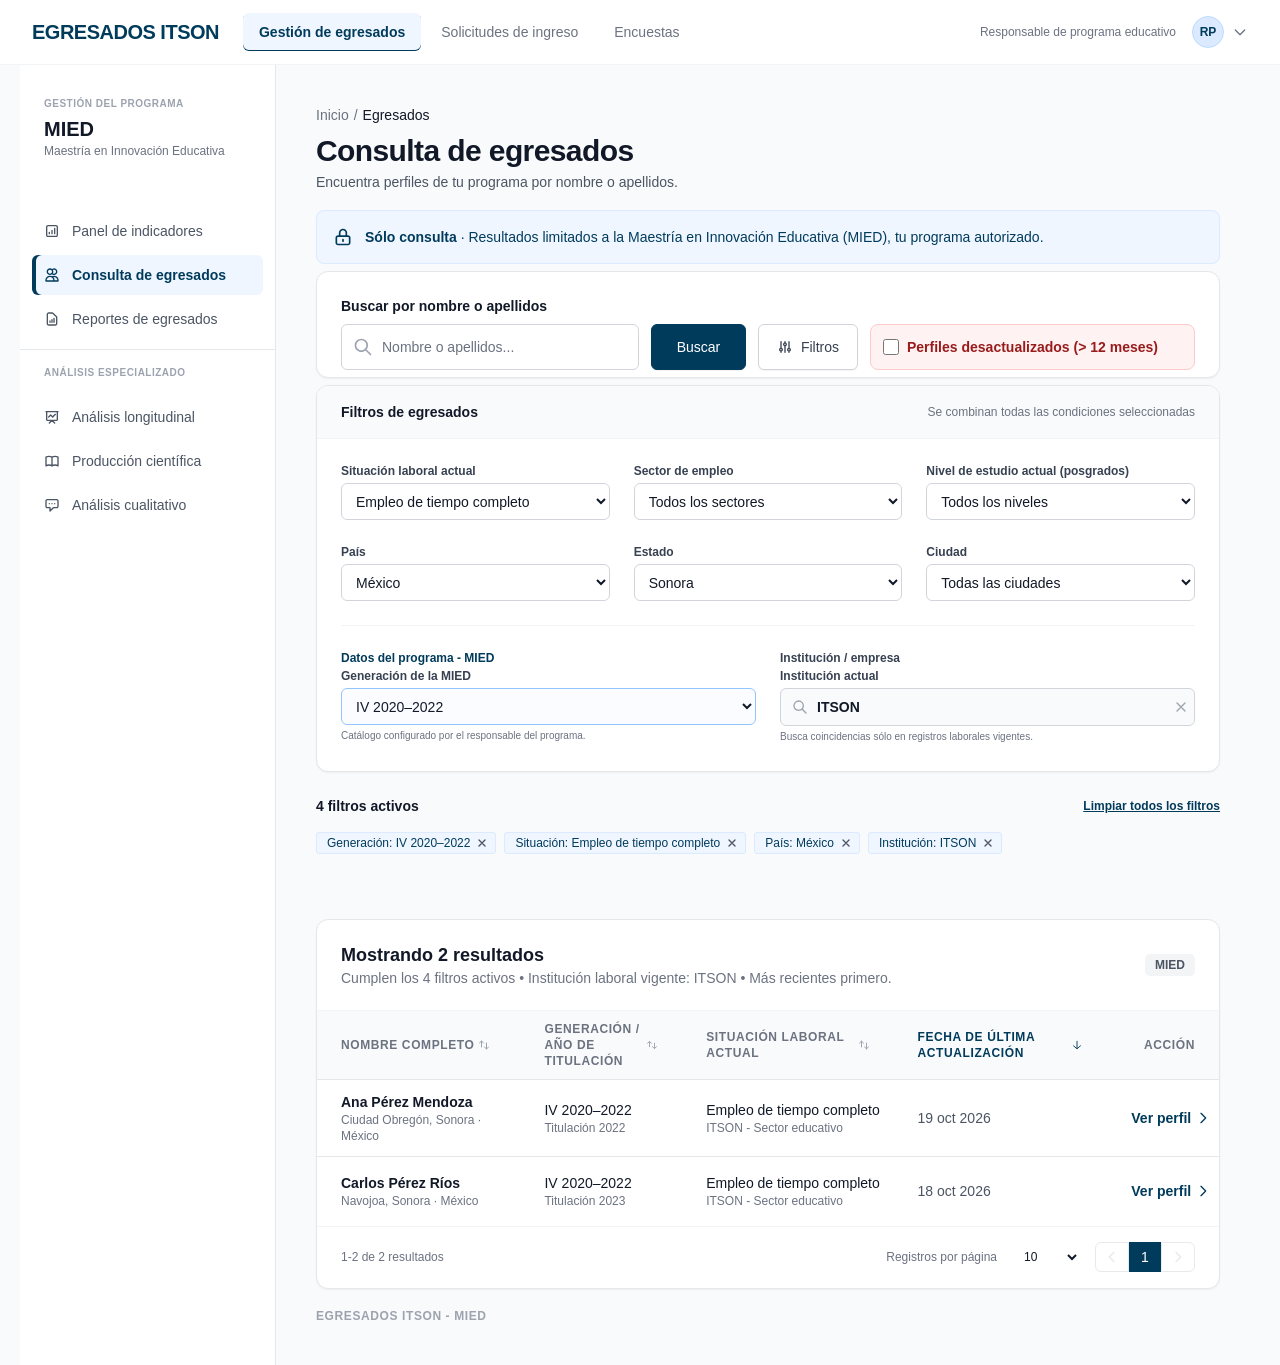
==== frontend/busqueda-egresados.html @ d8fd085b "3.2" ====
<!doctype html>
<html lang="es">
<head>
  <meta charset="utf-8">
  <meta name="viewport" content="width=device-width, initial-scale=1">
  <title>Consulta de egresados | Egresados ITSON</title>
  <link rel="stylesheet" href="busqueda-egresados.css">
</head>
<body>
  <div class="page-shell">
    <header class="topbar">
      <a class="brand" href="index.html">EGRESADOS ITSON</a>
      <nav class="top-navigation" aria-label="Navegación principal">
        <a class="top-navigation-active" href="#egresados" aria-current="page">Gestión de egresados</a>
        <a href="solicitudes-ingreso.html">Solicitudes de ingreso</a>
        <a href="#encuestas">Encuestas</a>
      </nav>
      <div class="coordinator">
        <span>Responsable de programa educativo</span>
        <button class="coordinator-menu" type="button" aria-label="Menú del responsable">
          <span class="coordinator-avatar">RP</span>
          <img src="assets/nav-chevron.svg" alt="" width="16" height="16">
        </button>
      </div>
    </header>

    <div class="workspace" id="egresados">
      <aside class="sidebar">
        <div class="program">
          <p class="program-eyebrow">GESTIÓN DEL PROGRAMA</p>
          <h2>MIED</h2>
          <p class="program-name">Maestría en Innovación Educativa</p>
        </div>

        <nav class="side-navigation" aria-label="Gestión del programa">
          <a class="side-link" href="#indicadores">
            <img src="assets/sidebar-indicators.svg" alt="" width="16" height="16">
            <span>Panel de indicadores</span>
          </a>
          <a class="side-link side-link-active" href="#egresados" aria-current="page">
            <img src="assets/sidebar-graduates.svg" alt="" width="16" height="16">
            <span>Consulta de egresados</span>
          </a>
          <a class="side-link" href="#reportes">
            <img src="assets/sidebar-reports.svg" alt="" width="16" height="16">
            <span>Reportes de egresados</span>
          </a>
        </nav>

        <div class="side-section-title">ANÁLISIS ESPECIALIZADO</div>
        <nav class="side-navigation specialized-navigation" aria-label="Análisis especializado">
          <a class="side-link" href="#analisis-longitudinal">
            <img src="assets/sidebar-longitudinal.svg" alt="" width="16" height="16">
            <span>Análisis longitudinal</span>
          </a>
          <a class="side-link" href="#produccion-cientifica">
            <img src="assets/sidebar-science.svg" alt="" width="16" height="16">
            <span>Producción científica</span>
          </a>
          <a class="side-link" href="#analisis-cualitativo">
            <img src="assets/sidebar-qualitative.svg" alt="" width="16" height="16">
            <span>Análisis cualitativo</span>
          </a>
        </nav>
      </aside>

      <main class="main-content">
        <div class="main-inner">
          <nav class="breadcrumb" aria-label="Ruta de navegación">
            <a href="#inicio">Inicio</a>
            <span aria-hidden="true">/</span>
            <span aria-current="page">Egresados</span>
          </nav>
          <h1 class="page-title">Consulta de egresados</h1>
          <p class="page-description">Encuentra perfiles de tu programa por nombre o apellidos.</p>

          <div class="scope-notice" role="note">
            <img src="assets/graduates-lock.svg" alt="" width="20" height="20">
            <p><strong>Sólo consulta</strong> · Resultados limitados a la Maestría en Innovación Educativa (MIED), tu programa autorizado.</p>
          </div>

          <section class="search-card" aria-label="Búsqueda de egresados">
            <form class="search-form" id="search-form">
              <label class="search-label" for="name-search">Buscar por nombre o apellidos</label>
              <div class="search-controls">
                <div class="search-input-wrap">
                  <img class="search-icon" src="assets/graduates-search.svg" alt="" width="20" height="20">
                  <input id="name-search" type="search" placeholder="Nombre o apellidos..." autocomplete="off">
                  <button class="clear-search" id="clear-search" type="button" aria-label="Limpiar búsqueda" hidden>
                    <img src="assets/graduates-clear.svg" alt="" width="16" height="16">
                  </button>
                </div>
                <button class="search-submit" type="submit">Buscar</button>
                <button class="filters-toggle" id="filters-toggle" type="button" aria-expanded="true" aria-controls="filters-panel">
                  <img src="assets/filter-button.svg" alt="" width="16" height="16">
                  <span>Filtros</span>
                </button>
                <label class="outdated-toggle">
                  <input id="outdated-only" type="checkbox">
                  <span>Perfiles desactualizados (&gt; 12 meses)</span>
                </label>
              </div>
            </form>
          </section>

          <section class="filters-card" id="filters-panel" aria-labelledby="filters-heading">
            <header class="filters-header">
              <h2 id="filters-heading">Filtros de egresados</h2>
              <p>Se combinan todas las condiciones seleccionadas</p>
            </header>
            <div class="filters-content">
              <div class="filter-grid">
                <label class="filter-field">
                  <span>Situación laboral actual</span>
                  <select id="employment-filter" data-filter="employment">
                    <option value="">Todas las situaciones</option>
                    <option value="Empleo de tiempo completo" selected>Empleo de tiempo completo</option>
                    <option value="Empleo de medio tiempo">Empleo de medio tiempo</option>
                    <option value="Emprendimiento">Emprendimiento</option>
                    <option value="Desempleado">Desempleado</option>
                    <option value="Estudiante">Estudiante</option>
                  </select>
                </label>
                <label class="filter-field">
                  <span>Sector de empleo</span>
                  <select id="sector-filter" data-filter="sector">
                    <option value="">Todos los sectores</option>
                    <option>Educativo</option>
                    <option>Gobierno</option>
                    <option>Privado</option>
                    <option>Salud</option>
                    <option>Independiente</option>
                  </select>
                </label>
                <label class="filter-field">
                  <span>Nivel de estudio actual (posgrados)</span>
                  <select id="education-filter" data-filter="education">
                    <option value="">Todos los niveles</option>
                    <option>Maestría</option>
                    <option>Doctorado</option>
                    <option>Posdoctorado</option>
                  </select>
                </label>
                <label class="filter-field">
                  <span>País</span>
                  <select id="country-filter" data-filter="country">
                    <option value="">Todos los países</option>
                    <option value="México" selected>México</option>
                    <option>Estados Unidos</option>
                    <option>Canadá</option>
                  </select>
                </label>
                <label class="filter-field">
                  <span>Estado</span>
                  <select id="state-filter" data-filter="state">
                    <option value="">Todos los estados</option>
                    <option value="Sonora" selected>Sonora</option>
                    <option>Chihuahua</option>
                    <option>Sinaloa</option>
                    <option>Jalisco</option>
                  </select>
                </label>
                <label class="filter-field">
                  <span>Ciudad</span>
                  <select id="city-filter" data-filter="city">
                    <option value="">Todas las ciudades</option>
                    <option>Ciudad Obregón</option>
                    <option>Navojoa</option>
                    <option>Hermosillo</option>
                  </select>
                </label>
              </div>

              <div class="program-filters">
                <div class="program-generation">
                  <span class="program-filter-title">Datos del programa - MIED</span>
                  <label class="filter-field" for="generation-filter">
                    <span>Generación de la MIED</span>
                    <select id="generation-filter" data-filter="generation">
                      <option value="">Todas las generaciones</option>
                      <option value="IV 2020–2022" selected>IV 2020–2022</option>
                      <option>III 2018–2020</option>
                      <option>V 2022–2024</option>
                    </select>
                  </label>
                  <small>Catálogo configurado por el responsable del programa.</small>
                </div>
                <div class="institution-filter">
                  <label class="program-filter-title" for="institution-filter">Institución / empresa</label>
                  <label class="filter-field" for="institution-filter">
                    <span>Institución actual</span>
                    <span class="institution-input-wrap">
                      <img src="assets/institution-search.svg" alt="" width="16" height="16">
                      <input id="institution-filter" type="search" data-filter="institution" value="ITSON" autocomplete="off">
                      <button id="clear-institution" type="button" aria-label="Limpiar institución">
                        <img src="assets/graduates-clear.svg" alt="" width="16" height="16">
                      </button>
                    </span>
                  </label>
                  <small>Busca coincidencias sólo en registros laborales vigentes.</small>
                </div>
              </div>
            </div>
          </section>

          <section class="active-filters" aria-label="Filtros aplicados">
            <div class="active-filters-heading">
              <h2><span id="active-filter-count">4</span> filtros activos</h2>
              <button id="clear-all-filters" type="button">Limpiar todos los filtros</button>
            </div>
            <div class="filter-chips" id="filter-chips" aria-live="polite"></div>
          </section>

          <section class="results-card" aria-labelledby="results-heading">
            <header class="results-summary">
              <div>
                <h2 id="results-heading">Mostrando 2 resultados</h2>
                <p id="results-description">Cumplen los 4 filtros activos • Institución laboral vigente: ITSON • Más recientes primero.</p>
              </div>
              <span class="program-badge">MIED</span>
            </header>
            <div class="table-scroll">
              <table class="graduates-table">
                <thead>
                  <tr>
                    <th scope="col" aria-sort="none"><button type="button" data-sort="name">Nombre completo <img src="assets/sort-name.svg" alt="" width="12" height="12"></button></th>
                    <th scope="col" aria-sort="none"><button type="button" data-sort="generation">Generación / Año de titulación <img src="assets/sort-generation.svg" alt="" width="12" height="12"></button></th>
                    <th scope="col" aria-sort="none"><button type="button" data-sort="employment">Situación laboral actual <img src="assets/sort-status.svg" alt="" width="12" height="12"></button></th>
                    <th scope="col" aria-sort="descending"><button class="sorted-desc" type="button" data-sort="updated">Fecha de última actualización <img src="assets/sort-updated.svg" alt="" width="12" height="12"></button></th>
                    <th scope="col" class="action-heading">Acción</th>
                  </tr>
                </thead>
                <tbody id="results-body"></tbody>
              </table>
            </div>
            <footer class="results-footer">
              <p id="results-range">1-2 de 2 resultados</p>
              <div class="pagination">
                <label for="page-size">Registros por página</label>
                <select id="page-size" aria-label="Registros por página">
                  <option value="10" selected>10</option>
                  <option value="20">20</option>
                  <option value="50">50</option>
                </select>
                <nav class="pagination-controls" aria-label="Paginación">
                  <button id="previous-page" type="button" aria-label="Página anterior" disabled>
                    <img src="assets/page-previous.svg" alt="" width="16" height="16">
                  </button>
                  <span class="current-page" id="current-page">1</span>
                  <button id="next-page" type="button" aria-label="Página siguiente" disabled>
                    <img src="assets/page-next.svg" alt="" width="16" height="16">
                  </button>
                </nav>
              </div>
            </footer>
          </section>

          <footer class="page-footer">EGRESADOS ITSON - MIED</footer>
        </div>
      </main>
    </div>
  </div>
  <script src="busqueda-egresados.js"></script>
</body>
</html>
---- frontend/busqueda-egresados.css ----
:root {
  font-family: Inter, "Segoe UI", Arial, sans-serif;
  color: #111827;
  background: #f9fafb;
  font-synthesis: none;
  text-rendering: optimizeLegibility;
  --navy: #003b5c;
  --text: #111827;
  --secondary: #6b7280;
  --muted: #9ca3af;
  --border: #e5e7eb;
  --line: #f3f4f6;
  --page: #f9fafb;
  --white: #fff;
}

* { box-sizing: border-box; }

body {
  min-width: 320px;
  min-height: 100vh;
  margin: 0;
  background: var(--page);
  font-size: 14px;
}

button, input, select { font: inherit; }
button, select { cursor: pointer; }
[hidden] { display: none !important; }

.page-shell { min-height: 100vh; }

.topbar {
  height: 65px;
  padding: 0 max(32px, calc((100% - 1336px) / 2));
  display: flex;
  align-items: center;
  gap: 24px;
  background: var(--white);
  border-bottom: 1px solid var(--line);
}

.brand {
  flex: 0 0 auto;
  color: var(--navy);
  font-size: 20px;
  font-weight: 700;
  letter-spacing: -.025em;
  text-decoration: none;
}

.top-navigation {
  height: 100%;
  display: flex;
  align-items: center;
  gap: 4px;
}

.top-navigation a {
  min-height: 38px;
  padding: 0 16px;
  display: inline-flex;
  align-items: center;
  color: var(--secondary);
  font-size: 14px;
  text-decoration: none;
  white-space: nowrap;
}

.top-navigation .top-navigation-active {
  color: var(--navy);
  background: #eff6ff;
  border-radius: 6px;
  box-shadow: inset 0 -1px 0 var(--navy);
  font-weight: 700;
}

.coordinator {
  margin-left: auto;
  display: flex;
  align-items: center;
  gap: 16px;
  color: var(--secondary);
  font-size: 12px;
  white-space: nowrap;
}

.coordinator-menu {
  padding: 0;
  display: flex;
  align-items: center;
  gap: 8px;
  color: inherit;
  background: transparent;
  border: 0;
}

.coordinator-avatar {
  width: 32px;
  height: 32px;
  display: grid;
  place-items: center;
  color: var(--navy);
  background: #dbeafe;
  border: 1px solid #bfdbfe;
  border-radius: 50%;
  font-size: 12px;
  font-weight: 700;
}

.workspace {
  width: min(100% - 40px, 1400px);
  min-height: calc(100vh - 65px);
  margin: 0 auto;
  display: grid;
  grid-template-columns: 256px minmax(0, 1fr);
  background: var(--page);
}

.sidebar {
  min-height: calc(100vh - 65px);
  overflow: hidden;
  background: var(--white);
  border-right: 1px solid var(--border);
}

.program {
  min-height: 146px;
  padding: 31px 24px 0;
}

.program-eyebrow,
.program-name { margin: 0; }

.program-eyebrow {
  color: var(--muted);
  font-size: 10px;
  font-weight: 700;
  letter-spacing: .05em;
  line-height: 15px;
  text-transform: uppercase;
}

.program h2 {
  margin: 4px 0 0;
  font-size: 20px;
  font-weight: 700;
  line-height: 28px;
}

.program-name {
  margin-top: 1px;
  color: var(--secondary);
  font-size: 12px;
  line-height: 15px;
  white-space: nowrap;
}

.side-navigation {
  padding: 0 12px 10px;
  display: grid;
  gap: 4px;
}

.side-link {
  min-height: 40px;
  padding: 0 12px;
  display: flex;
  align-items: center;
  gap: 12px;
  color: #4b5563;
  border-radius: 6px;
  font-size: 14px;
  text-decoration: none;
}

.side-link img { flex: 0 0 16px; }
.side-link:hover { background: #f9fafb; }

.side-link-active {
  color: var(--navy);
  background: #eff6ff;
  box-shadow: inset 4px 0 var(--navy);
  font-weight: 700;
}

.side-section-title {
  min-height: 48px;
  padding: 15px 24px 0;
  color: var(--muted);
  border-top: 1px solid var(--border);
  font-size: 10px;
  font-weight: 700;
  letter-spacing: .05em;
  line-height: 15px;
  text-transform: uppercase;
}

.specialized-navigation { padding-top: 0; }

.main-content { min-width: 0; }

.main-inner {
  position: relative;
  min-height: 1300px;
  margin: 0 40px;
}

.breadcrumb {
  position: absolute;
  top: 40px;
  left: 0;
  display: flex;
  align-items: center;
  gap: 5px;
  color: var(--secondary);
  font-size: 14px;
  line-height: 20px;
}

.breadcrumb a {
  color: inherit;
  text-decoration: none;
}

.breadcrumb [aria-current="page"] { color: var(--text); }

.page-title {
  position: absolute;
  top: 68px;
  left: 0;
  margin: 0;
  font-size: 30px;
  font-weight: 700;
  letter-spacing: -.02em;
  line-height: 36px;
}

.page-description {
  position: absolute;
  top: 107px;
  left: 0;
  margin: 0;
  color: #4b5563;
  font-size: 14px;
  line-height: 20px;
}

.scope-notice {
  position: absolute;
  top: 145px;
  left: 0;
  width: 100%;
  min-height: 54px;
  padding: 0 16px;
  display: flex;
  align-items: center;
  gap: 12px;
  color: var(--navy);
  background: #eff6ff;
  border: 1px solid #dbeafe;
  border-radius: 8px;
}

.scope-notice img { flex: 0 0 20px; }

.scope-notice p {
  margin: 0;
  font-size: 14px;
  line-height: 20px;
}

.scope-notice strong { font-weight: 700; }

.search-card {
  position: absolute;
  top: 206px;
  left: 0;
  width: 100%;
  height: 107px;
  padding: 24px;
  background: var(--white);
  border: 1px solid var(--border);
  border-radius: 12px;
  box-shadow: 0 1px 2px rgb(17 24 39 / 5%);
}

.search-form { width: 100%; }

.search-label {
  margin: 0 0 8px;
  display: block;
  color: var(--text);
  font-size: 14px;
  font-weight: 700;
  line-height: 20px;
}

.search-controls {
  display: grid;
  grid-template-columns: minmax(180px, 1fr) 95px 100px 325px;
  align-items: center;
  gap: 12px;
}

.search-input-wrap {
  position: relative;
  min-width: 0;
  height: 46px;
}

.search-input-wrap input,
.institution-input-wrap input {
  width: 100%;
  height: 100%;
  color: var(--text);
  background: var(--white);
  border: 1px solid #d1d5db;
  border-radius: 6px;
  font-size: 14px;
  outline: none;
}

.search-input-wrap input { padding: 0 42px 0 40px; }
.search-input-wrap input::placeholder { color: var(--secondary); opacity: 1; }
.search-input-wrap input:focus,
.institution-input-wrap input:focus,
.filter-field select:focus,
.pagination select:focus {
  border-color: #93c5fd;
  box-shadow: 0 0 0 2px rgb(147 197 253 / 25%);
}

.search-icon {
  position: absolute;
  z-index: 1;
  top: 13px;
  left: 12px;
  pointer-events: none;
}

.clear-search {
  position: absolute;
  top: 9px;
  right: 9px;
  width: 28px;
  height: 28px;
  padding: 6px;
  display: grid;
  place-items: center;
  background: #f9fafb;
  border: 0;
  border-radius: 6px;
}

.search-submit,
.filters-toggle {
  height: 46px;
  display: inline-flex;
  align-items: center;
  justify-content: center;
  gap: 8px;
  border-radius: 6px;
  font-size: 14px;
}

.search-submit {
  color: var(--white);
  background: var(--navy);
  border: 1px solid var(--navy);
  box-shadow: 0 1px 1px rgb(0 0 0 / 5%);
  font-weight: 500;
}

.search-submit:hover { background: #002f49; }

.filters-toggle {
  color: #374151;
  background: var(--white);
  border: 1px solid #d1d5db;
  box-shadow: 0 1px 1px rgb(0 0 0 / 5%);
}

.filters-toggle:hover { background: #f9fafb; }
.filters-toggle img { flex: 0 0 16px; }

.outdated-toggle {
  min-width: 0;
  height: 46px;
  padding: 0 12px;
  display: flex;
  align-items: center;
  gap: 8px;
  color: #991b1b;
  background: #fef2f2;
  border: 1px solid #fecaca;
  border-radius: 8px;
  font-size: 14px;
  font-weight: 700;
  white-space: nowrap;
}

.outdated-toggle input {
  width: 16px;
  height: 16px;
  flex: 0 0 16px;
  margin: 0;
  accent-color: var(--navy);
}

.filters-card {
  position: absolute;
  top: 320px;
  left: 0;
  width: 100%;
  height: 387px;
  overflow: hidden;
  background: var(--white);
  border: 1px solid var(--border);
  border-radius: 12px;
  box-shadow: 0 1px 2px rgb(17 24 39 / 5%);
}

.filters-header {
  height: 53px;
  padding: 0 24px;
  display: flex;
  align-items: center;
  justify-content: space-between;
  background: #f9fafb;
  border-bottom: 1px solid var(--line);
}

.filters-header h2 {
  margin: 0;
  font-size: 14px;
  font-weight: 700;
  line-height: 20px;
}

.filters-header p {
  margin: 0;
  color: var(--secondary);
  font-size: 12px;
  line-height: 16px;
}

.filters-content { padding: 24px; }

.filter-grid {
  display: grid;
  grid-template-columns: repeat(3, minmax(0, 1fr));
  gap: 24px;
}

.filter-field {
  min-width: 0;
  display: flex;
  flex-direction: column;
  gap: 4px;
  color: #374151;
  font-size: 12px;
  font-weight: 700;
  line-height: 16px;
}

.filter-field select {
  width: 100%;
  height: 37px;
  padding: 0 10px;
  color: var(--text);
  background-color: var(--white);
  border: 1px solid #d1d5db;
  border-radius: 6px;
  font-size: 14px;
  font-weight: 400;
}

.program-filters {
  min-height: 122px;
  margin-top: 24px;
  padding-top: 24px;
  display: grid;
  grid-template-columns: minmax(0, 1fr) minmax(0, 1fr);
  gap: 24px;
  border-top: 1px solid var(--line);
}

.program-generation,
.institution-filter {
  min-width: 0;
  display: flex;
  flex-direction: column;
}

.program-filter-title {
  margin-bottom: 2px;
  color: var(--navy);
  font-size: 12px;
  font-weight: 700;
  line-height: 16px;
}

.institution-filter .program-filter-title { color: #374151; }

.program-generation .filter-field,
.institution-filter .filter-field { gap: 4px; }

.program-generation select {
  background-color: rgb(239 246 255 / 30%);
  border-color: #93c5fd;
}

.program-generation small,
.institution-filter small {
  margin-top: 3px;
  color: var(--secondary);
  font-size: 10px;
  line-height: 15px;
}

.institution-input-wrap {
  position: relative;
  height: 38px;
}

.institution-input-wrap input {
  padding: 0 36px;
  background: #f9fafb;
}

.institution-input-wrap > img {
  position: absolute;
  top: 11px;
  left: 12px;
  pointer-events: none;
}

.institution-input-wrap button {
  position: absolute;
  top: 0;
  right: 0;
  width: 28px;
  height: 38px;
  padding: 6px;
  display: grid;
  place-items: center;
  background: transparent;
  border: 0;
}

.active-filters {
  position: absolute;
  top: 731px;
  left: 0;
  width: 100%;
}

.active-filters-heading {
  min-height: 20px;
  display: flex;
  align-items: center;
  justify-content: space-between;
}

.active-filters-heading h2 {
  margin: 0;
  color: var(--text);
  font-size: 14px;
  font-weight: 700;
  line-height: 20px;
}

.active-filters-heading button {
  padding: 0;
  color: var(--navy);
  background: transparent;
  border: 0;
  font-size: 12px;
  font-weight: 700;
  text-decoration: underline;
}

.filter-chips {
  min-height: 55px;
  padding-top: 16px;
  display: flex;
  align-items: flex-start;
  flex-wrap: wrap;
  gap: 8px;
}

.filter-chip {
  min-height: 22px;
  padding: 3px 6px 3px 10px;
  display: inline-flex;
  align-items: center;
  gap: 5px;
  color: var(--navy);
  background: #eff6ff;
  border: 1px solid #dbeafe;
  border-radius: 3px;
  font-size: 12px;
  line-height: 14px;
  white-space: nowrap;
}

.filter-chip button {
  width: 14px;
  height: 14px;
  padding: 1px;
  display: grid;
  place-items: center;
  background: transparent;
  border: 0;
}

.filter-chip img { display: block; }

.results-card {
  position: absolute;
  top: 854px;
  left: 0;
  width: 100%;
  min-height: 350px;
  overflow: hidden;
  background: var(--white);
  border: 1px solid var(--border);
  border-radius: 12px;
  box-shadow: 0 1px 2px rgb(17 24 39 / 5%);
}

.results-summary {
  min-height: 91px;
  padding: 19px 24px;
  display: flex;
  align-items: center;
  justify-content: space-between;
  border-bottom: 1px solid var(--line);
}

.results-summary h2 {
  margin: 0;
  font-size: 18px;
  font-weight: 700;
  line-height: 26px;
}

.results-summary p {
  margin: 0;
  color: var(--secondary);
  font-size: 14px;
  line-height: 20px;
}

.program-badge {
  padding: 4px 10px;
  color: #4b5563;
  background: #f3f4f6;
  border-radius: 5px;
  font-size: 12px;
  font-weight: 700;
}

.table-scroll { overflow-x: auto; }

.graduates-table {
  width: 100%;
  border-collapse: collapse;
  table-layout: fixed;
  text-align: left;
}

.graduates-table th {
  height: 56px;
  padding: 10px 24px;
  color: var(--secondary);
  background: #f9fafb;
  border-bottom: 1px solid var(--border);
  font-size: 12px;
  font-weight: 700;
  letter-spacing: .05em;
  line-height: 16px;
  text-transform: uppercase;
}

.graduates-table th:nth-child(1) { width: 22.56%; }
.graduates-table th:nth-child(2) { width: 17.93%; }
.graduates-table th:nth-child(3) { width: 23.43%; }
.graduates-table th:nth-child(4) { width: 23.7%; }
.graduates-table th:nth-child(5) { width: 12.38%; }

.graduates-table th button {
  padding: 0;
  display: inline-flex;
  align-items: center;
  gap: 4px;
  color: inherit;
  background: transparent;
  border: 0;
  font-size: inherit;
  font-weight: inherit;
  letter-spacing: inherit;
  line-height: inherit;
  text-align: left;
  text-transform: inherit;
}

.graduates-table th button.sorted-desc { color: var(--navy); }
.graduates-table th button img { flex: 0 0 auto; }
.graduates-table .action-heading { text-align: right; }

.graduates-table td {
  height: 69px;
  padding: 12px 24px;
  border-bottom: 1px solid var(--border);
  font-size: 14px;
  line-height: 20px;
  vertical-align: middle;
}

.graduates-table tbody tr:last-child td { border-bottom: 0; }
.graduate-name { display: block; font-weight: 700; }
.graduate-location,
.graduate-subtext {
  display: block;
  color: var(--secondary);
  font-size: 12px;
  line-height: 16px;
}

.graduate-employment { display: block; white-space: nowrap; }
.graduate-updated { color: #4b5563; white-space: nowrap; }

.profile-link {
  display: inline-flex;
  align-items: center;
  gap: 4px;
  color: var(--navy);
  font-weight: 700;
  text-decoration: none;
  white-space: nowrap;
}

.profile-link:hover { text-decoration: underline; }

.empty-results {
  height: 69px;
  color: var(--secondary);
  text-align: center;
}

.results-footer {
  min-height: 62px;
  padding: 0 24px;
  display: flex;
  align-items: center;
  justify-content: space-between;
  gap: 16px;
  border-top: 1px solid var(--line);
}

.results-footer > p,
.pagination label {
  margin: 0;
  color: var(--secondary);
  font-size: 12px;
  line-height: 20px;
}

.pagination {
  display: flex;
  align-items: center;
  gap: 14px;
}

.pagination select {
  width: 70px;
  height: 27px;
  padding: 0 8px;
  color: var(--text);
  background-color: var(--white);
  border: 1px solid transparent;
  border-radius: 4px;
  font-size: 12px;
}

.pagination-controls {
  display: flex;
  align-items: center;
}

.pagination-controls button,
.current-page {
  width: 34px;
  height: 30px;
  display: grid;
  place-items: center;
  border: 1px solid #d1d5db;
  background: var(--white);
}

.pagination-controls button:first-child { border-radius: 6px 0 0 6px; }
.pagination-controls button:last-child { border-radius: 0 6px 6px 0; }
.pagination-controls button:disabled { cursor: default; opacity: .5; }

.current-page {
  width: 32px;
  color: var(--white);
  background: var(--navy);
  border-color: var(--navy);
  font-size: 14px;
}

.page-footer {
  position: absolute;
  top: 1243px;
  left: 0;
  color: var(--muted);
  font-size: 12px;
  font-weight: 700;
  letter-spacing: .05em;
  line-height: 16px;
}

button:focus-visible,
a:focus-visible,
input:focus-visible,
select:focus-visible {
  outline: 2px solid #60a5fa;
  outline-offset: 2px;
}

@media (max-width: 1200px) {
  .topbar { padding-right: 24px; padding-left: 24px; gap: 16px; }
  .brand { font-size: 16px; }
  .top-navigation a { padding: 0 10px; font-size: 12px; }
  .workspace { grid-template-columns: 220px minmax(0, 1fr); }
  .main-inner {
    min-height: 0;
    margin: 0 24px;
    padding: 28px 0 24px;
    display: flex;
    flex-direction: column;
    gap: 16px;
  }
  .breadcrumb,
  .page-title,
  .page-description,
  .scope-notice,
  .search-card,
  .filters-card,
  .active-filters,
  .results-card,
  .page-footer {
    position: static;
    width: auto;
  }
  .page-title { margin: 0; }
  .page-description { margin-top: -12px; }
  .scope-notice { min-height: 54px; }
  .search-card { height: auto; min-height: 107px; }
  .search-controls { grid-template-columns: minmax(160px, 1fr) 95px 100px; }
  .outdated-toggle { grid-column: 1 / -1; width: fit-content; }
  .filters-card { height: auto; min-height: 387px; }
  .active-filters { display: flex; flex-direction: column; gap: 4px; }
  .results-card { min-height: 0; }
  .page-footer { margin-top: 4px; }
}

@media (max-width: 800px) {
  .topbar {
    height: auto;
    min-height: 65px;
    padding: 12px 16px;
    flex-wrap: wrap;
    gap: 8px 16px;
  }

  .brand { font-size: 14px; }
  .top-navigation { order: 3; width: 100%; height: 34px; }
  .top-navigation a { padding: 0 8px; font-size: 11px; }
  .coordinator { gap: 8px; font-size: 10px; }
  .coordinator > span { max-width: 110px; white-space: normal; text-align: right; }
  .workspace {
    width: 100%;
    min-height: calc(100vh - 100px);
    grid-template-columns: 1fr;
  }
  .sidebar { min-height: auto; border-right: 0; border-bottom: 1px solid var(--border); }
  .program { min-height: 100px; padding: 12px 16px; }
  .side-navigation { padding-bottom: 8px; grid-template-columns: repeat(2, minmax(0, 1fr)); }
  .side-link { min-height: 36px; gap: 8px; font-size: 12px; }
  .side-section-title { min-height: 34px; padding: 9px 16px 0; }
  .specialized-navigation { grid-template-columns: repeat(2, minmax(0, 1fr)); }
  .main-inner { margin: 0 16px; }
  .page-title { font-size: 26px; line-height: 32px; }
  .page-description { margin-top: -12px; }
  .scope-notice { padding: 12px; }
  .scope-notice p { font-size: 12px; }
  .search-card { padding: 16px; }
  .search-controls { grid-template-columns: minmax(0, 1fr) 85px; gap: 8px; }
  .search-submit { grid-column: 2; grid-row: 1; }
  .search-input-wrap { grid-column: 1; grid-row: 1; }
  .filters-toggle { grid-column: 1; grid-row: 2; }
  .outdated-toggle { grid-column: 2; grid-row: 2; height: auto; min-height: 46px; padding: 8px; font-size: 11px; white-space: normal; }
  .filters-header { min-height: 53px; height: auto; gap: 8px; padding: 10px 16px; }
  .filters-header h2 { font-size: 13px; }
  .filters-header p { max-width: 55%; font-size: 10px; text-align: right; }
  .filters-content { padding: 16px; }
  .filter-grid { grid-template-columns: repeat(2, minmax(0, 1fr)); gap: 16px 12px; }
  .program-filters { grid-template-columns: 1fr; gap: 16px; padding-top: 16px; }
  .active-filters-heading { align-items: flex-start; gap: 12px; }
  .active-filters-heading h2 { font-size: 13px; }
  .active-filters-heading button { font-size: 11px; }
  .filter-chips { min-height: 0; padding-top: 10px; }
  .results-summary { padding: 16px; gap: 12px; }
  .results-summary h2 { font-size: 16px; }
  .results-summary p { font-size: 12px; }
  .graduates-table { min-width: 900px; }
  .results-footer { padding: 12px 16px; flex-wrap: wrap; }
  .pagination { margin-left: auto; }
}

@media (max-width: 480px) {
  .coordinator > span { max-width: 88px; }
  .coordinator-avatar { width: 28px; height: 28px; }
  .main-inner { margin: 0 12px; gap: 12px; }
  .breadcrumb { font-size: 12px; }
  .page-title { font-size: 23px; }
  .filter-grid { grid-template-columns: minmax(0, 1fr); }
  .outdated-toggle { font-size: 10px; }
  .pagination { width: 100%; justify-content: flex-end; gap: 8px; }
  .results-footer > p { width: 100%; }
}
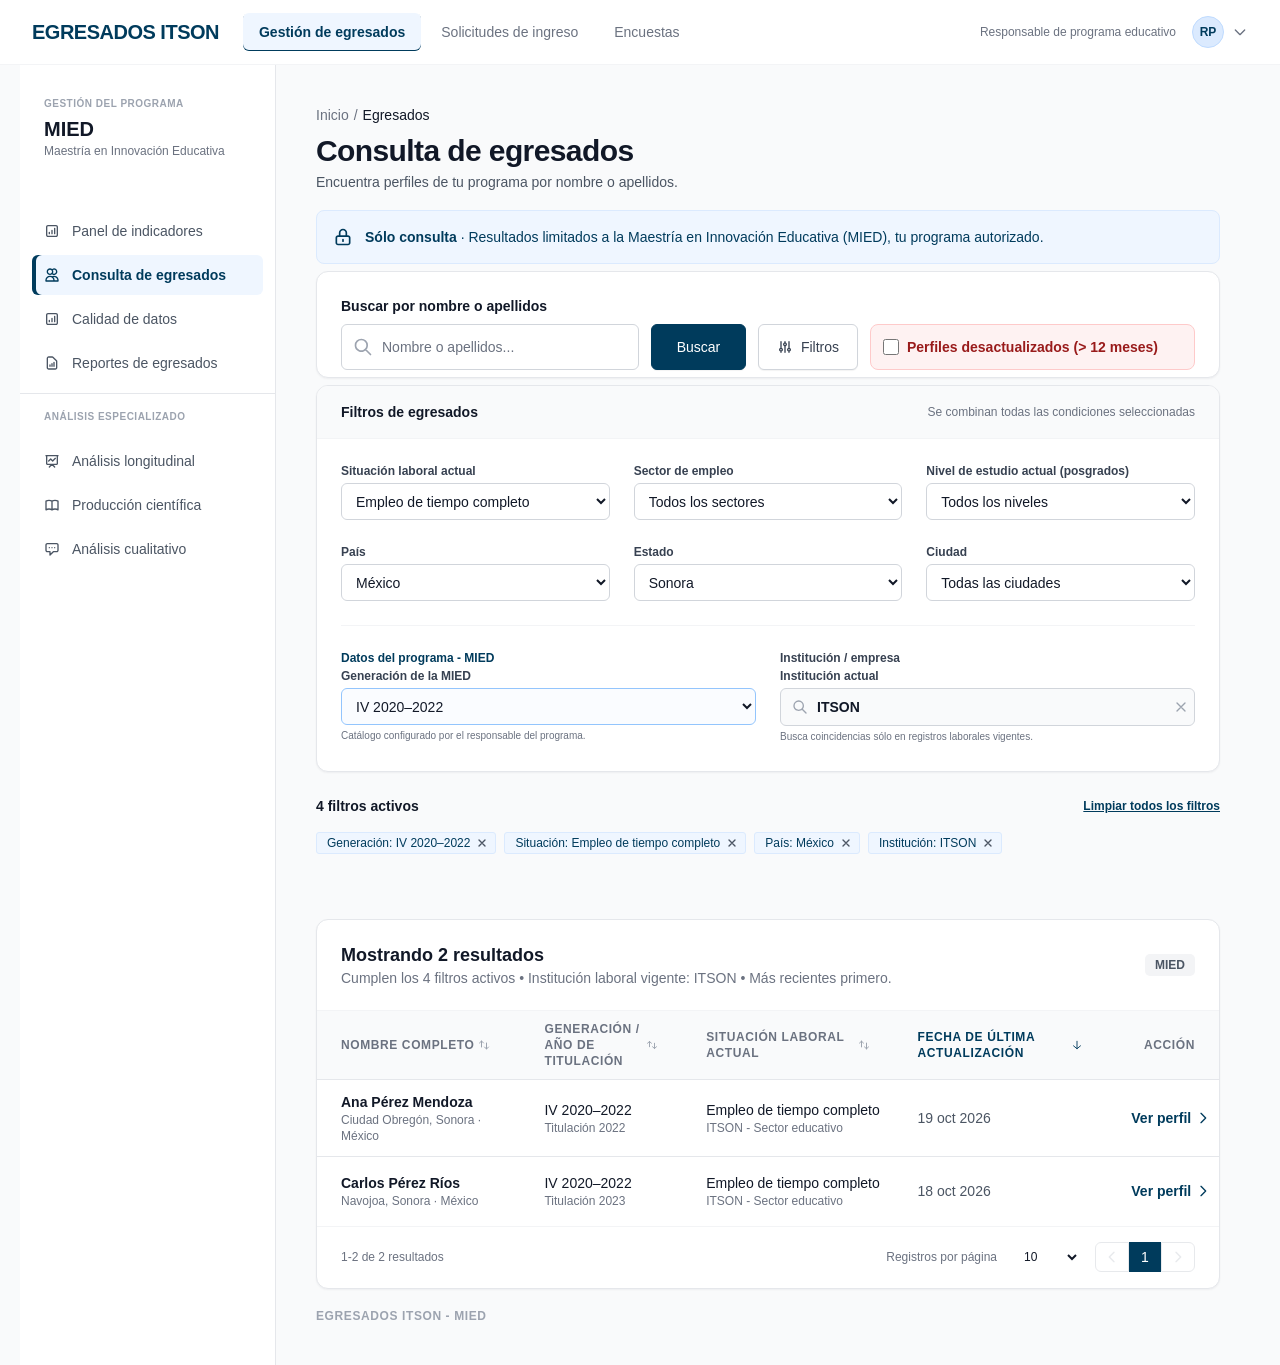
==== commit 10a34406: "3.1" ====
--- a/frontend/busqueda-egresados.html
+++ b/frontend/busqueda-egresados.html
@@ -40,6 +40,10 @@
           <a class="side-link side-link-active" href="#egresados" aria-current="page">
             <img src="assets/sidebar-graduates.svg" alt="" width="16" height="16">
             <span>Consulta de egresados</span>
+          </a>
+          <a class="side-link" href="calidad-datos.html">
+            <img src="assets/sidebar-indicators.svg" alt="" width="16" height="16">
+            <span>Calidad de datos</span>
           </a>
           <a class="side-link" href="#reportes">
             <img src="assets/sidebar-reports.svg" alt="" width="16" height="16">
@@ -232,6 +236,7 @@
                 </thead>
                 <tbody id="results-body"></tbody>
               </table>
+              <p class="empty-search-state" id="empty-search-state" role="status" hidden></p>
             </div>
             <footer class="results-footer">
               <p id="results-range">1-2 de 2 resultados</p>
--- a/frontend/busqueda-egresados.css
+++ b/frontend/busqueda-egresados.css
@@ -749,6 +749,28 @@
   color: var(--secondary);
   text-align: center;
 }
+
+.empty-search-state {
+  margin: 0;
+  padding: 32px 24px;
+  color: var(--secondary);
+  font-size: 14px;
+  line-height: 20px;
+  text-align: center;
+}
+
+.simple-search .filters-card,
+.simple-search .active-filters { display: none; }
+
+.simple-search .search-controls {
+  grid-template-columns: minmax(180px, 1fr) 95px;
+}
+
+.simple-search .filters-toggle,
+.simple-search .outdated-toggle { display: none; }
+
+.simple-search .results-card { top: 328px; }
+.simple-search .page-footer { top: 760px; }
 
 .results-footer {
   min-height: 62px;
@@ -855,6 +877,9 @@
   .page-footer {
     position: static;
     width: auto;
+  }
+  .simple-search .search-controls {
+    grid-template-columns: minmax(160px, 1fr) 95px;
   }
   .page-title { margin: 0; }
   .page-description { margin-top: -12px; }
